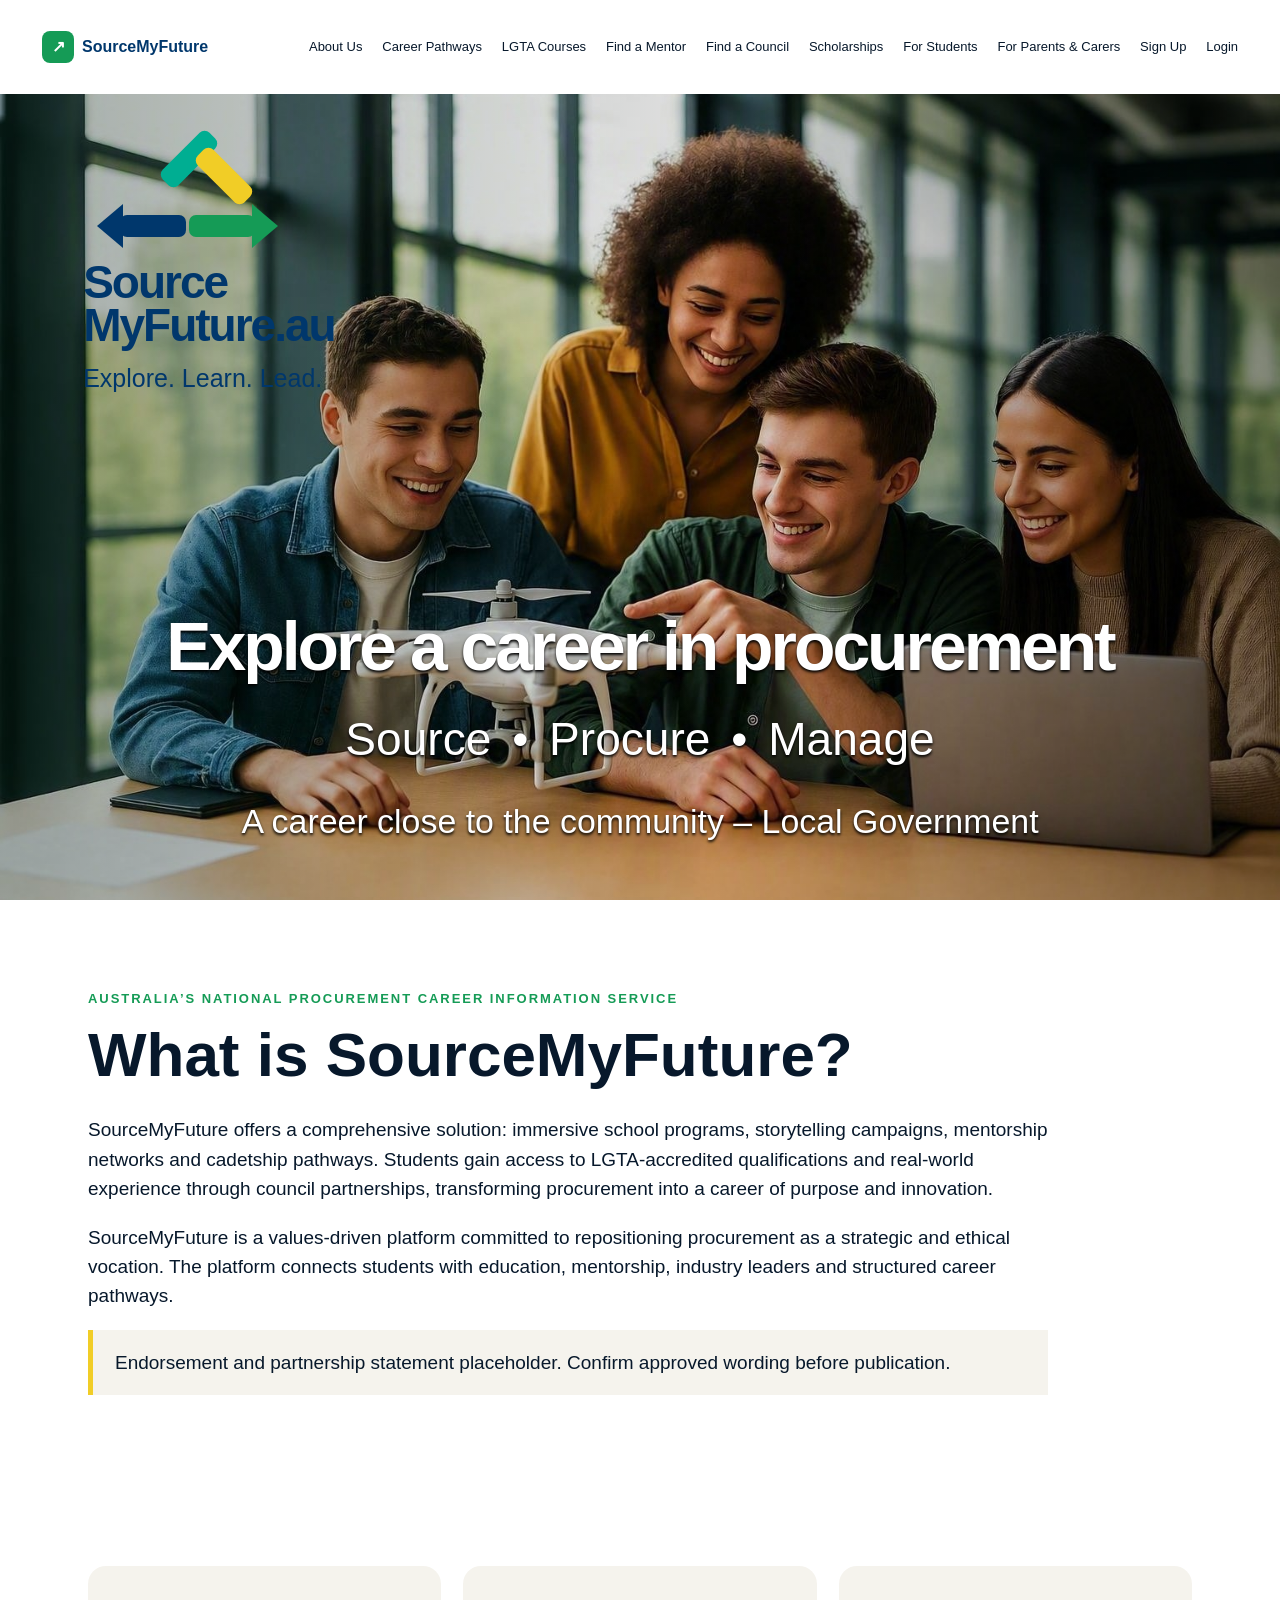
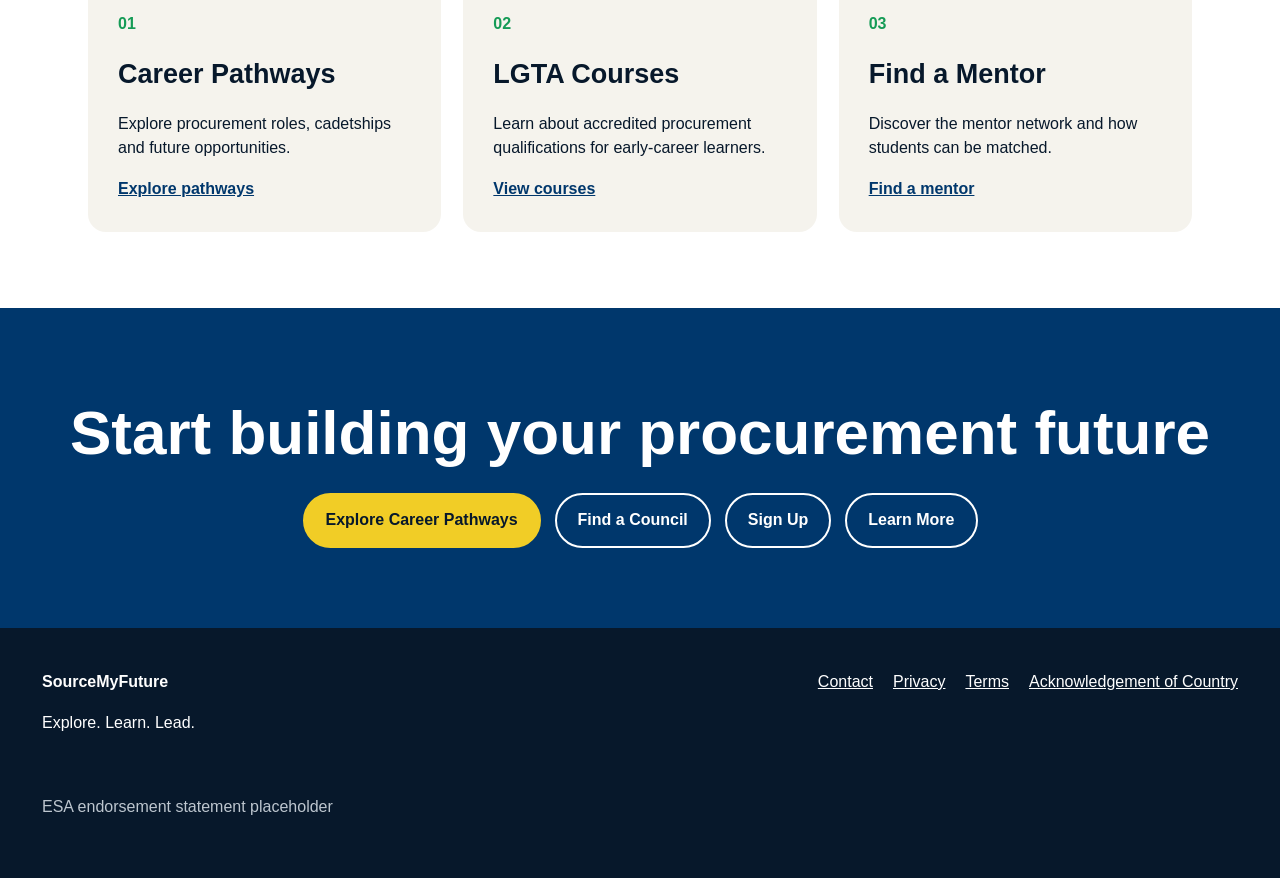
==== website/index.html @ 0a463d11 "initial Commit" ====
<!doctype html>
<html lang="en-AU"><head><meta charset="utf-8"><meta name="viewport" content="width=device-width,initial-scale=1">
<meta name="description" content="SourceMyFuture procurement career information"><title>Home | SourceMyFuture</title>
<link rel="stylesheet" href="assets/css/style.css"></head><body>
<header class="site-header"><a class="header-brand" href="index.html"><span class="mini-mark">↗</span><span>SourceMyFuture</span></a>
<button class="menu-button" aria-expanded="false" aria-controls="main-nav">Menu</button><nav id="main-nav" class="main-nav"><a href="about.html">About Us</a><a href="pathways.html">Career Pathways</a><a href="lgta.html">LGTA Courses</a><a href="mentor.html">Find a Mentor</a><a href="councils.html">Find a Council</a><a href="scholarships.html">Scholarships</a><a href="students.html">For Students</a><a href="parents.html">For Parents &amp; Carers</a><a href="signup.html">Sign Up</a><a href="login.html">Login</a></nav></header>
<main><section class="hero"><div class="shade"></div><div class="hero-inner"><div class="brand-lockup"><div class="brand-symbol" aria-hidden="true"><span class="arrow a1"></span><span class="arrow a2"></span><span class="arrow a3"></span><span class="arrow a4"></span></div><div class="brand-name">Source<br>MyFuture.au</div><div class="brand-tagline">Explore. Learn. Lead.</div></div><div class="hero-copy"><h1>Explore a career in procurement</h1><p class="steps">Source <span>•</span> Procure <span>•</span> Manage</p><p class="subtitle">A career close to the community <span>–</span> Local Government</p></div></div></section>
<section class="section intro"><p class="eyebrow">Australia’s National Procurement Career Information Service</p><h2>What is SourceMyFuture?</h2><p>SourceMyFuture offers a comprehensive solution: immersive school programs, storytelling campaigns, mentorship networks and cadetship pathways. Students gain access to LGTA-accredited qualifications and real-world experience through council partnerships, transforming procurement into a career of purpose and innovation.</p><p>SourceMyFuture is a values-driven platform committed to repositioning procurement as a strategic and ethical vocation. The platform connects students with education, mentorship, industry leaders and structured career pathways.</p><p class="support-note">Endorsement and partnership statement placeholder. Confirm approved wording before publication.</p></section>
<section class="section cards"><article><p class="number">01</p><h2>Career Pathways</h2><p>Explore procurement roles, cadetships and future opportunities.</p><a href="pathways.html">Explore pathways</a></article><article><p class="number">02</p><h2>LGTA Courses</h2><p>Learn about accredited procurement qualifications for early-career learners.</p><a href="lgta.html">View courses</a></article><article><p class="number">03</p><h2>Find a Mentor</h2><p>Discover the mentor network and how students can be matched.</p><a href="mentor.html">Find a mentor</a></article></section>
<section class="cta"><h2>Start building your procurement future</h2><div><a class="button primary" href="pathways.html">Explore Career Pathways</a><a class="button" href="councils.html">Find a Council</a><a class="button" href="signup.html">Sign Up</a><a class="button" href="about.html">Learn More</a></div></section></main>
<footer class="site-footer"><div><strong>SourceMyFuture</strong><p>Explore. Learn. Lead.</p></div><nav><a href="contact.html">Contact</a><a href="privacy.html">Privacy</a><a href="terms.html">Terms</a><a href="acknowledgement.html">Acknowledgement of Country</a></nav><p class="endorsement">ESA endorsement statement placeholder</p></footer>
<script src="assets/js/site.js"></script></body></html>
---- website/assets/css/style.css ----
*{box-sizing:border-box}:root{--navy:#00376c;--ink:#07182b;--green:#159b56;--teal:#00ae92;--yellow:#f1cd26;--cream:#f5f3ed;--white:#fff}html{scroll-behavior:smooth}body{margin:0;font-family:Arial,Helvetica,sans-serif;color:var(--ink);line-height:1.55}a{color:inherit}.site-header{min-height:94px;display:flex;align-items:center;gap:30px;padding:0 42px;background:#fff;position:relative;z-index:20}.header-brand{display:flex;align-items:center;gap:8px;text-decoration:none;font-weight:800;color:var(--navy);white-space:nowrap}.mini-mark{display:grid;place-items:center;width:32px;height:32px;background:var(--green);color:white;border-radius:8px}.main-nav{margin-left:auto;display:flex;align-items:center;justify-content:flex-end;gap:clamp(14px,1.55vw,30px);overflow-x:auto;scrollbar-width:none}.main-nav a{font-size:clamp(13px,1vw,17px);text-decoration:none;white-space:nowrap;padding:34px 0 29px;border-bottom:4px solid transparent}.main-nav a:hover,.main-nav a:focus{color:var(--green);border-color:var(--green)}.menu-button{display:none}.hero{position:relative;min-height:calc(100vh - 94px);background:url('../images/hero-reference.jpg') center/cover no-repeat;isolation:isolate}.shade{position:absolute;inset:0;background:linear-gradient(90deg,rgba(0,25,12,.35),rgba(0,0,0,.08) 55%,rgba(0,0,0,.38));z-index:-1}.hero-inner{min-height:calc(100vh - 94px);padding:42px 6.5% 52px;display:flex;flex-direction:column;justify-content:space-between;color:white}.brand-lockup{color:var(--navy);width:310px}.brand-symbol{position:relative;width:150px;height:125px;margin-left:30px}.arrow{position:absolute;width:66px;height:22px;border-radius:7px}.arrow:after{content:'';position:absolute;border-top:22px solid transparent;border-bottom:22px solid transparent}.a1{background:var(--teal);left:43px;top:12px;transform:rotate(-45deg)}.a2{background:var(--yellow);left:78px;top:29px;transform:rotate(45deg)}.a3{background:var(--green);left:76px;top:79px}.a3:after{border-left:26px solid var(--green);right:-23px;top:-11px}.a4{background:var(--navy);left:7px;top:79px}.a4:after{border-right:26px solid var(--navy);left:-23px;top:-11px}.brand-name{font-size:46px;font-weight:800;line-height:.94;letter-spacing:-2px}.brand-tagline{font-size:25px;margin-top:12px}.hero-copy{text-align:center;text-shadow:0 2px 3px #000}.hero-copy h1{font-size:clamp(46px,5.3vw,84px);line-height:1.03;letter-spacing:-3px;margin:0 0 22px}.steps{font-size:clamp(31px,3.6vw,58px);margin:0 0 20px}.steps span{padding:0 8px}.subtitle{font-size:clamp(21px,2.65vw,43px);margin:0}.section{max-width:1160px;margin:auto;padding:76px 28px}.eyebrow{text-transform:uppercase;letter-spacing:.15em;color:var(--green);font-size:13px;font-weight:800}.intro h2,.cta h2{font-size:clamp(35px,5vw,62px);line-height:1.05;margin:12px 0 28px}.intro>p:not(.eyebrow){font-size:19px;max-width:960px}.support-note{padding:18px 22px;border-left:5px solid var(--yellow);background:var(--cream)}.cards{display:grid;grid-template-columns:repeat(3,1fr);gap:22px}.cards article{background:var(--cream);padding:30px;border-radius:18px}.cards .number{color:var(--green);font-weight:800}.cards h2{font-size:27px;line-height:1.1}.cards a{font-weight:700;color:var(--navy)}.cta{text-align:center;padding:80px 26px;background:var(--navy);color:#fff}.cta>div{display:flex;flex-wrap:wrap;justify-content:center;gap:14px}.button{display:inline-block;border:2px solid currentColor;border-radius:999px;padding:13px 21px;text-decoration:none;font-weight:700}.button.primary{background:var(--yellow);color:var(--ink);border-color:var(--yellow)}.site-footer{background:var(--ink);color:#fff;padding:42px;display:grid;grid-template-columns:1fr 2fr;gap:28px}.site-footer nav{display:flex;gap:20px;justify-content:flex-end;flex-wrap:wrap}.site-footer a{color:#fff}.endorsement{grid-column:1/-1;color:#bdc6cf}.page-hero{min-height:44vh;padding:65px max(28px,8vw);display:flex;flex-direction:column;justify-content:center;color:#fff;background:linear-gradient(135deg,var(--navy),#086e78)}.page-hero h1{font-size:clamp(48px,7vw,94px);line-height:1;margin:10px 0 18px}.page-hero>p:not(.eyebrow){font-size:23px;max-width:760px}.lead>p{font-size:23px;max-width:880px}.cards.compact{margin-top:40px}.form-wrap{max-width:820px}.demo-form{display:grid;gap:22px}.demo-form label{font-weight:700}.demo-form input{display:block;width:100%;padding:14px;margin-top:7px;border:1px solid #bbc4cc;border-radius:8px}.demo-form button{justify-self:start}button:disabled,input:disabled{opacity:.65}.menu-button{border:0;background:var(--navy);color:#fff;border-radius:8px;padding:10px 14px}
@media(max-width:1050px){.site-header{min-height:72px;padding:0 20px;justify-content:space-between}.menu-button{display:block}.main-nav{display:none;position:absolute;left:0;right:0;top:72px;padding:15px 22px 25px;background:#fff;flex-direction:column;align-items:flex-start;box-shadow:0 15px 30px rgba(0,0,0,.15)}.main-nav.open{display:flex}.main-nav a{font-size:16px;padding:8px 0;width:100%}.hero,.hero-inner{min-height:calc(100vh - 72px)}.cards{grid-template-columns:1fr}.site-footer{grid-template-columns:1fr}.site-footer nav{justify-content:flex-start}}
@media(max-width:600px){.hero{background-position:58% center}.hero-inner{padding:28px 20px 40px}.brand-lockup{transform:scale(.74);transform-origin:top left}.hero-copy h1{letter-spacing:-1px}.steps span{padding:0 2px}.section{padding:58px 20px}.cta>div{align-items:stretch;flex-direction:column}.site-footer{padding:34px 22px}}
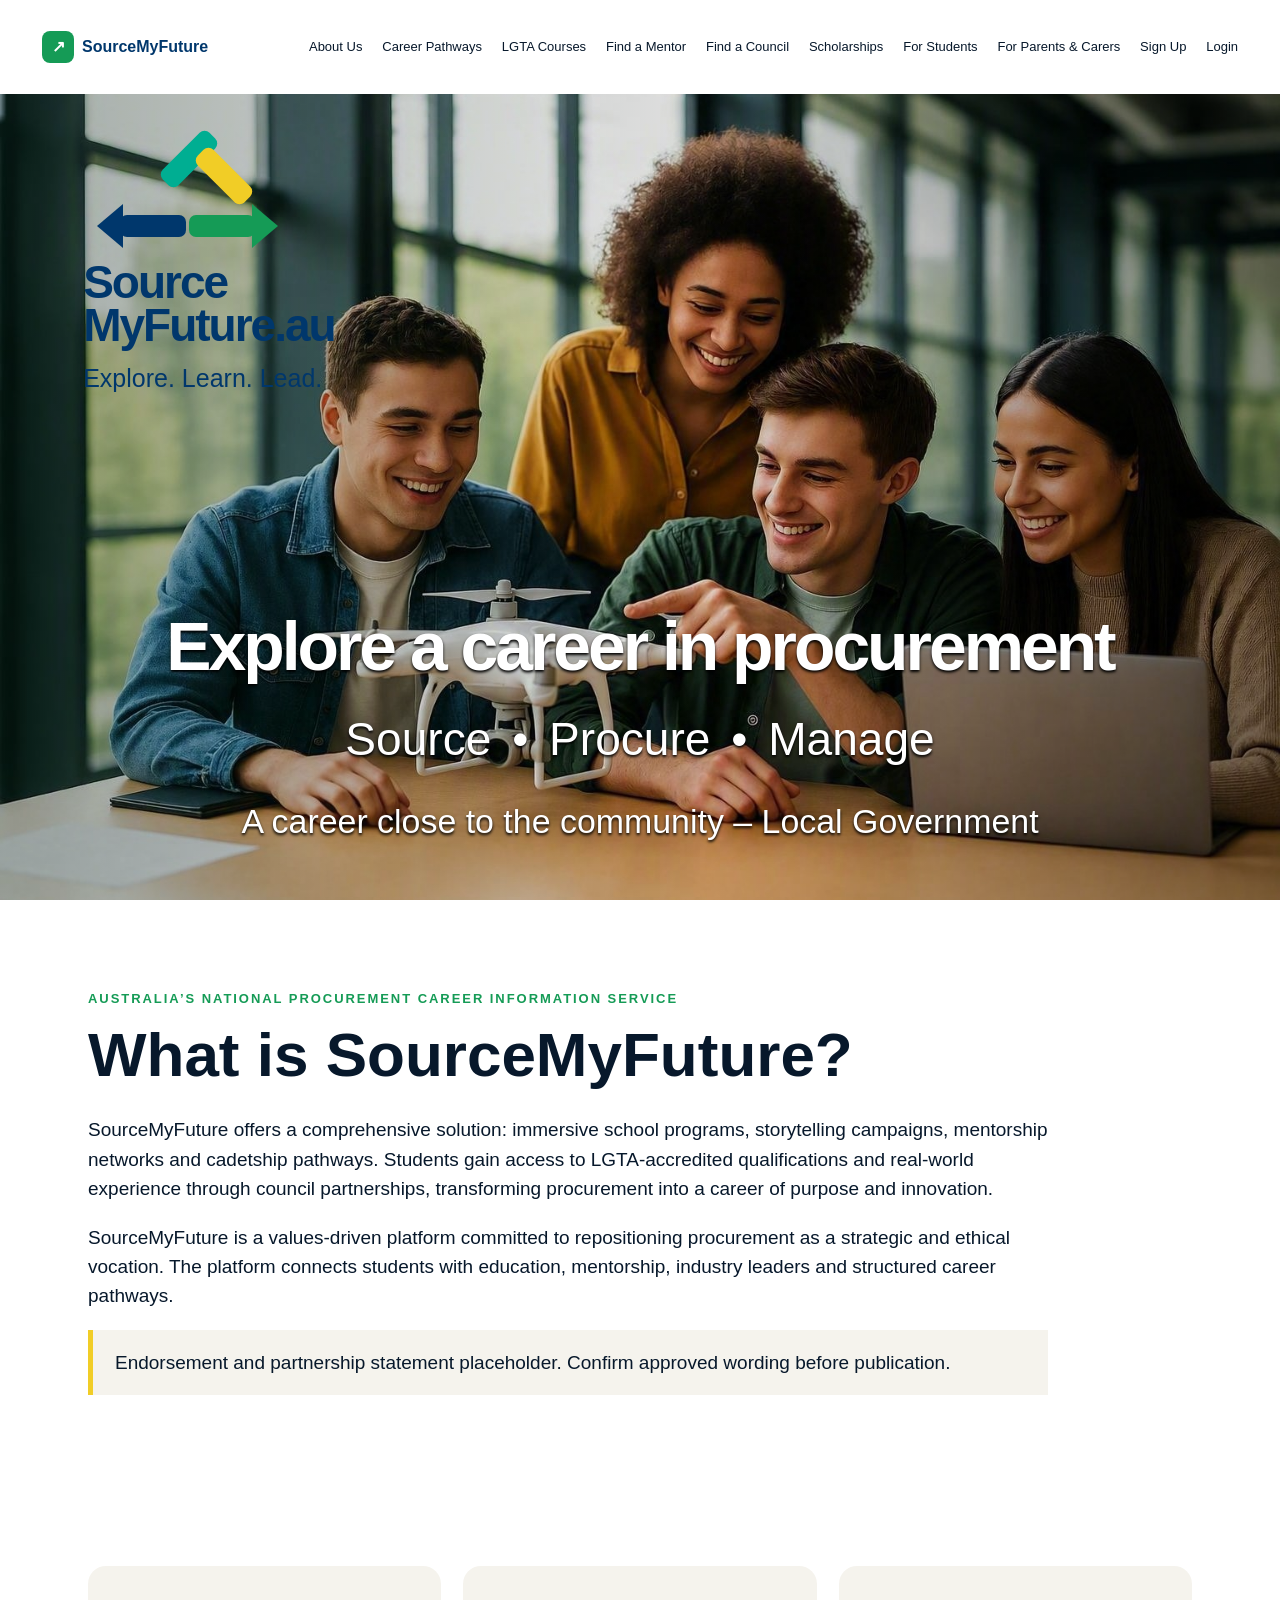
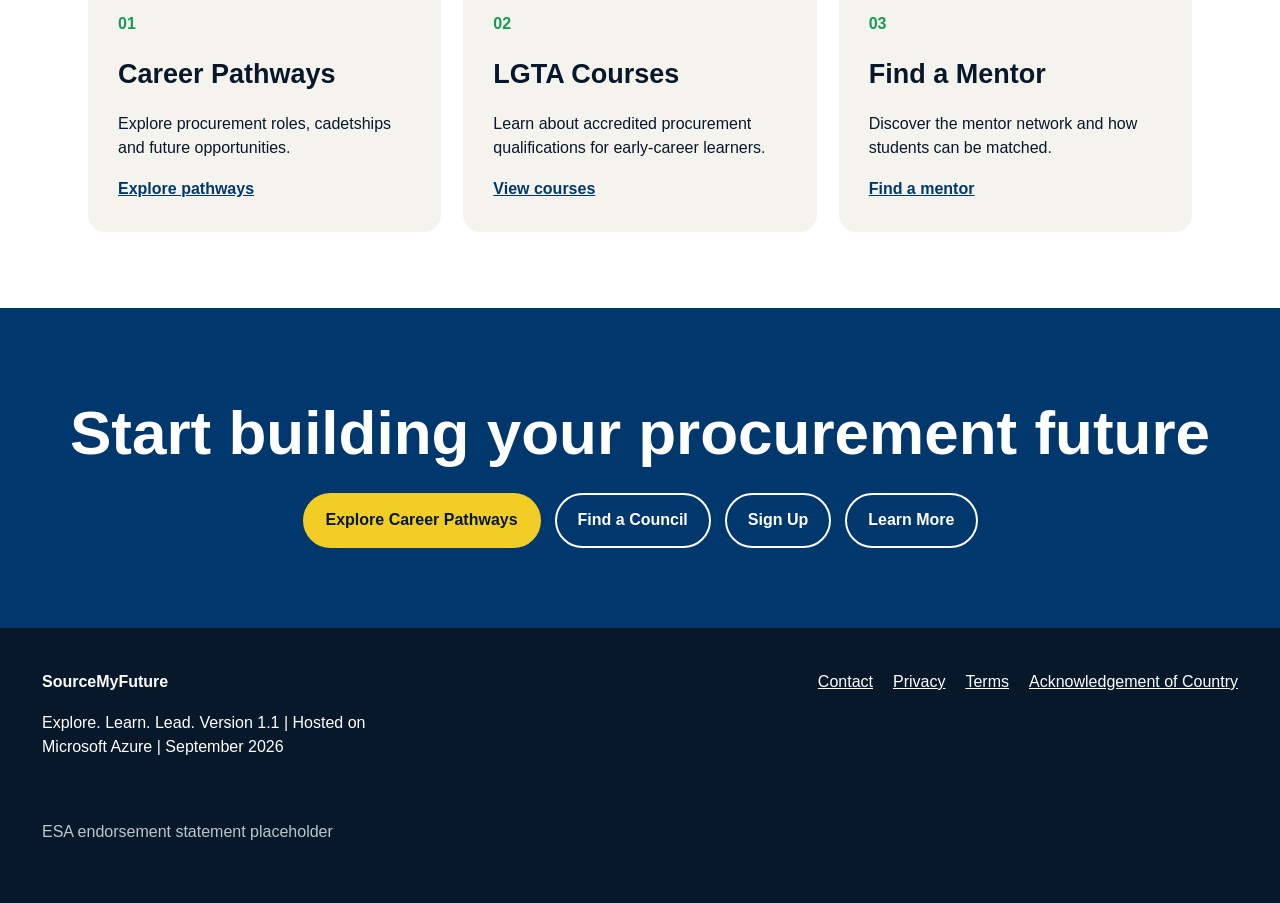
==== commit 46c84645: "Add Azure deployment banner" ====
--- a/website/index.html
+++ b/website/index.html
@@ -8,5 +8,5 @@
 <section class="section intro"><p class="eyebrow">Australia’s National Procurement Career Information Service</p><h2>What is SourceMyFuture?</h2><p>SourceMyFuture offers a comprehensive solution: immersive school programs, storytelling campaigns, mentorship networks and cadetship pathways. Students gain access to LGTA-accredited qualifications and real-world experience through council partnerships, transforming procurement into a career of purpose and innovation.</p><p>SourceMyFuture is a values-driven platform committed to repositioning procurement as a strategic and ethical vocation. The platform connects students with education, mentorship, industry leaders and structured career pathways.</p><p class="support-note">Endorsement and partnership statement placeholder. Confirm approved wording before publication.</p></section>
 <section class="section cards"><article><p class="number">01</p><h2>Career Pathways</h2><p>Explore procurement roles, cadetships and future opportunities.</p><a href="pathways.html">Explore pathways</a></article><article><p class="number">02</p><h2>LGTA Courses</h2><p>Learn about accredited procurement qualifications for early-career learners.</p><a href="lgta.html">View courses</a></article><article><p class="number">03</p><h2>Find a Mentor</h2><p>Discover the mentor network and how students can be matched.</p><a href="mentor.html">Find a mentor</a></article></section>
 <section class="cta"><h2>Start building your procurement future</h2><div><a class="button primary" href="pathways.html">Explore Career Pathways</a><a class="button" href="councils.html">Find a Council</a><a class="button" href="signup.html">Sign Up</a><a class="button" href="about.html">Learn More</a></div></section></main>
-<footer class="site-footer"><div><strong>SourceMyFuture</strong><p>Explore. Learn. Lead.</p></div><nav><a href="contact.html">Contact</a><a href="privacy.html">Privacy</a><a href="terms.html">Terms</a><a href="acknowledgement.html">Acknowledgement of Country</a></nav><p class="endorsement">ESA endorsement statement placeholder</p></footer>
+<footer class="site-footer"><div><strong>SourceMyFuture</strong><p>Explore. Learn. Lead. Version 1.1 | Hosted on Microsoft Azure | September 2026</p></div><nav><a href="contact.html">Contact</a><a href="privacy.html">Privacy</a><a href="terms.html">Terms</a><a href="acknowledgement.html">Acknowledgement of Country</a></nav><p class="endorsement">ESA endorsement statement placeholder</p></footer>
 <script src="assets/js/site.js"></script></body></html>
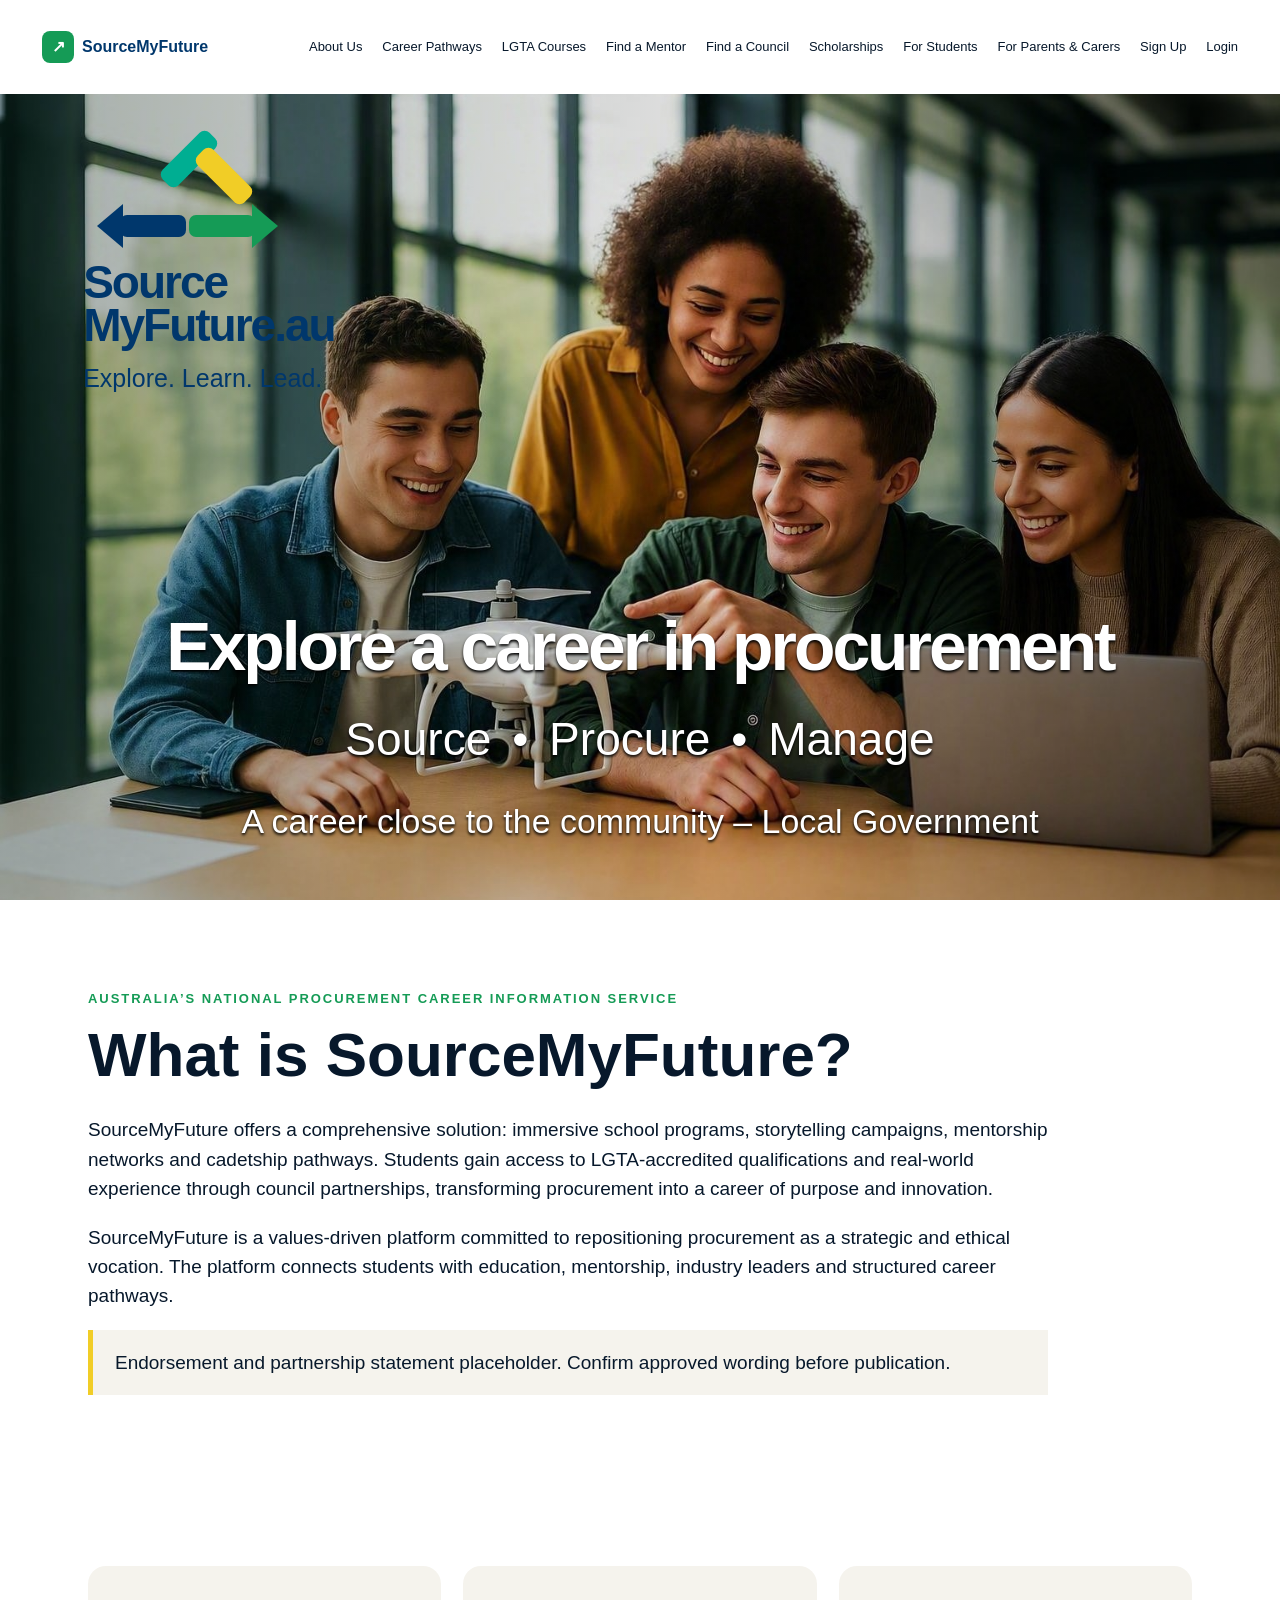
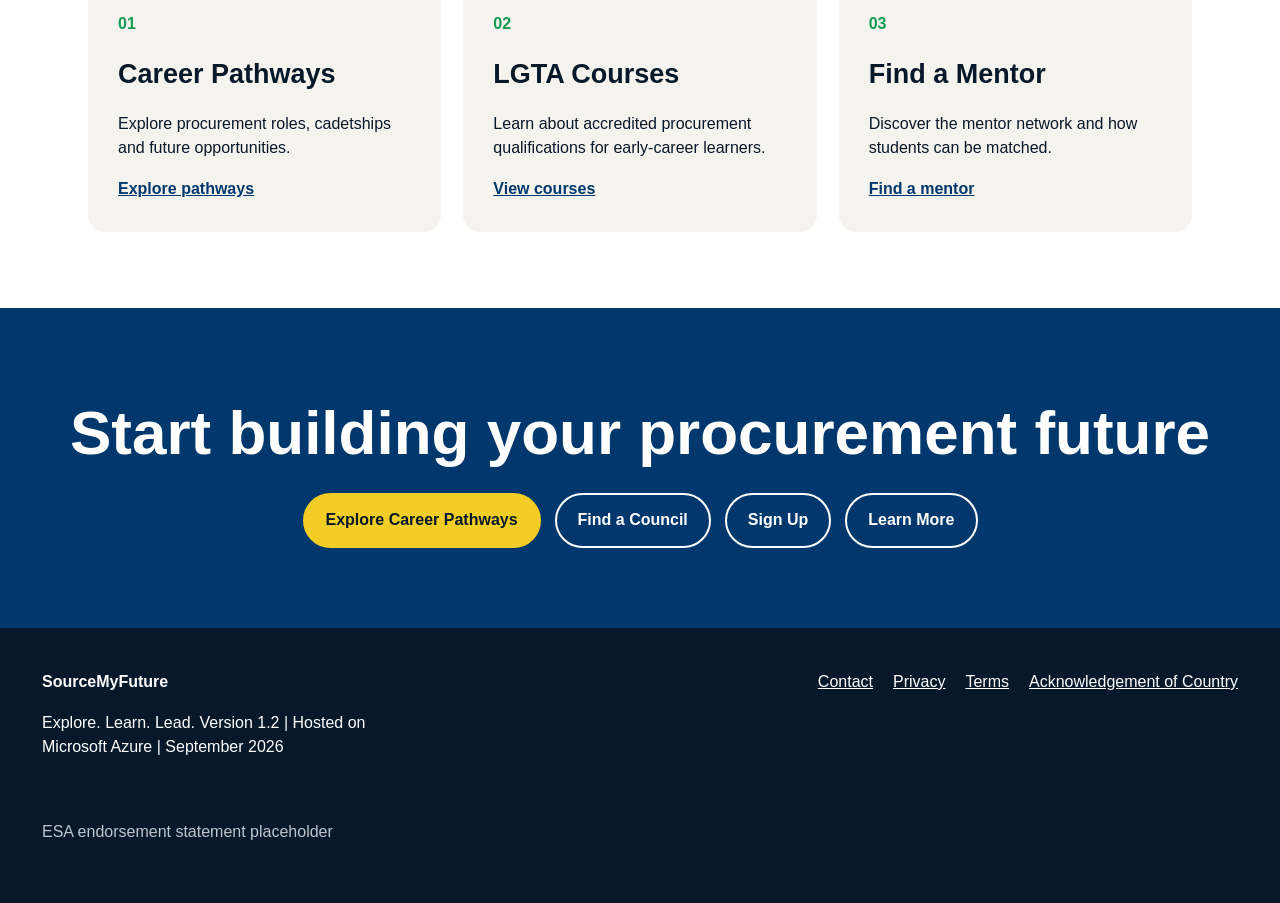
==== commit ed8956e3: "Alter banner to version 1.2" ====
--- a/website/index.html
+++ b/website/index.html
@@ -8,5 +8,5 @@
 <section class="section intro"><p class="eyebrow">Australia’s National Procurement Career Information Service</p><h2>What is SourceMyFuture?</h2><p>SourceMyFuture offers a comprehensive solution: immersive school programs, storytelling campaigns, mentorship networks and cadetship pathways. Students gain access to LGTA-accredited qualifications and real-world experience through council partnerships, transforming procurement into a career of purpose and innovation.</p><p>SourceMyFuture is a values-driven platform committed to repositioning procurement as a strategic and ethical vocation. The platform connects students with education, mentorship, industry leaders and structured career pathways.</p><p class="support-note">Endorsement and partnership statement placeholder. Confirm approved wording before publication.</p></section>
 <section class="section cards"><article><p class="number">01</p><h2>Career Pathways</h2><p>Explore procurement roles, cadetships and future opportunities.</p><a href="pathways.html">Explore pathways</a></article><article><p class="number">02</p><h2>LGTA Courses</h2><p>Learn about accredited procurement qualifications for early-career learners.</p><a href="lgta.html">View courses</a></article><article><p class="number">03</p><h2>Find a Mentor</h2><p>Discover the mentor network and how students can be matched.</p><a href="mentor.html">Find a mentor</a></article></section>
 <section class="cta"><h2>Start building your procurement future</h2><div><a class="button primary" href="pathways.html">Explore Career Pathways</a><a class="button" href="councils.html">Find a Council</a><a class="button" href="signup.html">Sign Up</a><a class="button" href="about.html">Learn More</a></div></section></main>
-<footer class="site-footer"><div><strong>SourceMyFuture</strong><p>Explore. Learn. Lead. Version 1.1 | Hosted on Microsoft Azure | September 2026</p></div><nav><a href="contact.html">Contact</a><a href="privacy.html">Privacy</a><a href="terms.html">Terms</a><a href="acknowledgement.html">Acknowledgement of Country</a></nav><p class="endorsement">ESA endorsement statement placeholder</p></footer>
+<footer class="site-footer"><div><strong>SourceMyFuture</strong><p>Explore. Learn. Lead. Version 1.2 | Hosted on Microsoft Azure | September 2026</p></div><nav><a href="contact.html">Contact</a><a href="privacy.html">Privacy</a><a href="terms.html">Terms</a><a href="acknowledgement.html">Acknowledgement of Country</a></nav><p class="endorsement">ESA endorsement statement placeholder</p></footer>
 <script src="assets/js/site.js"></script></body></html>
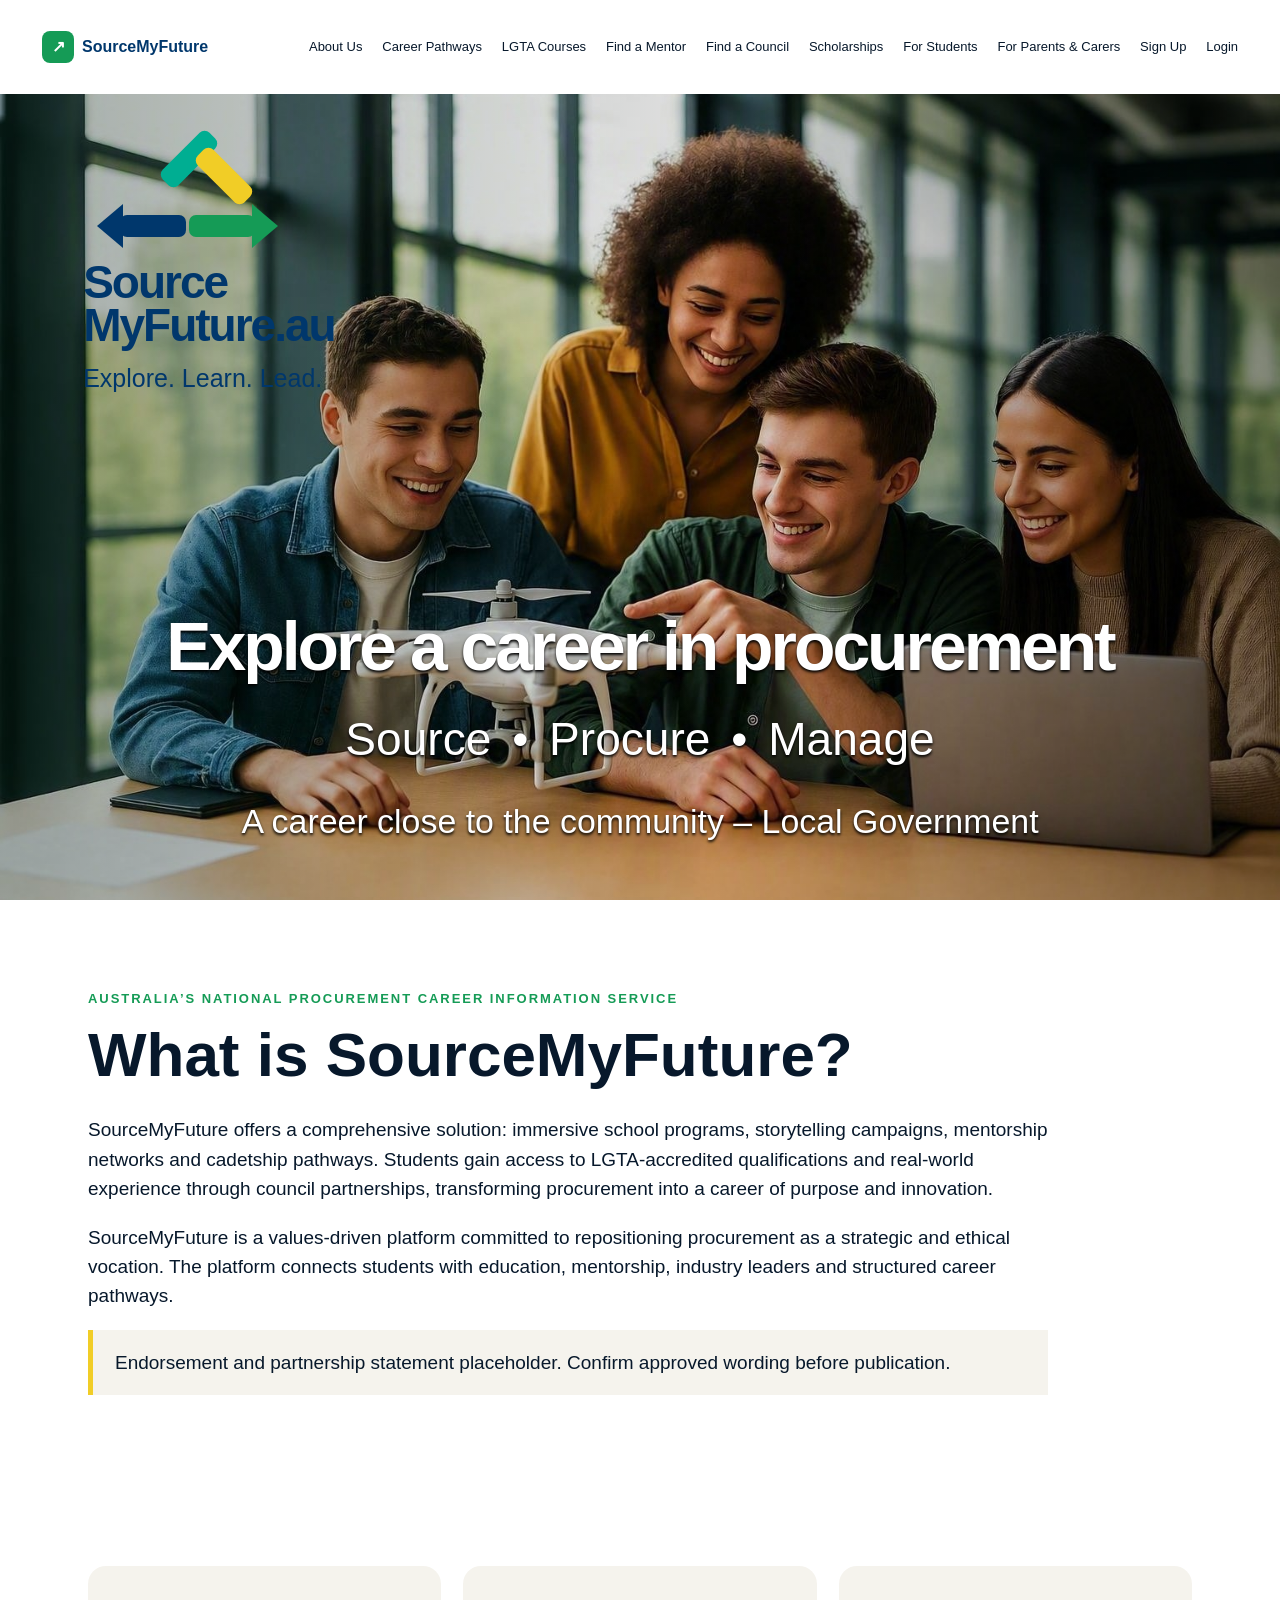
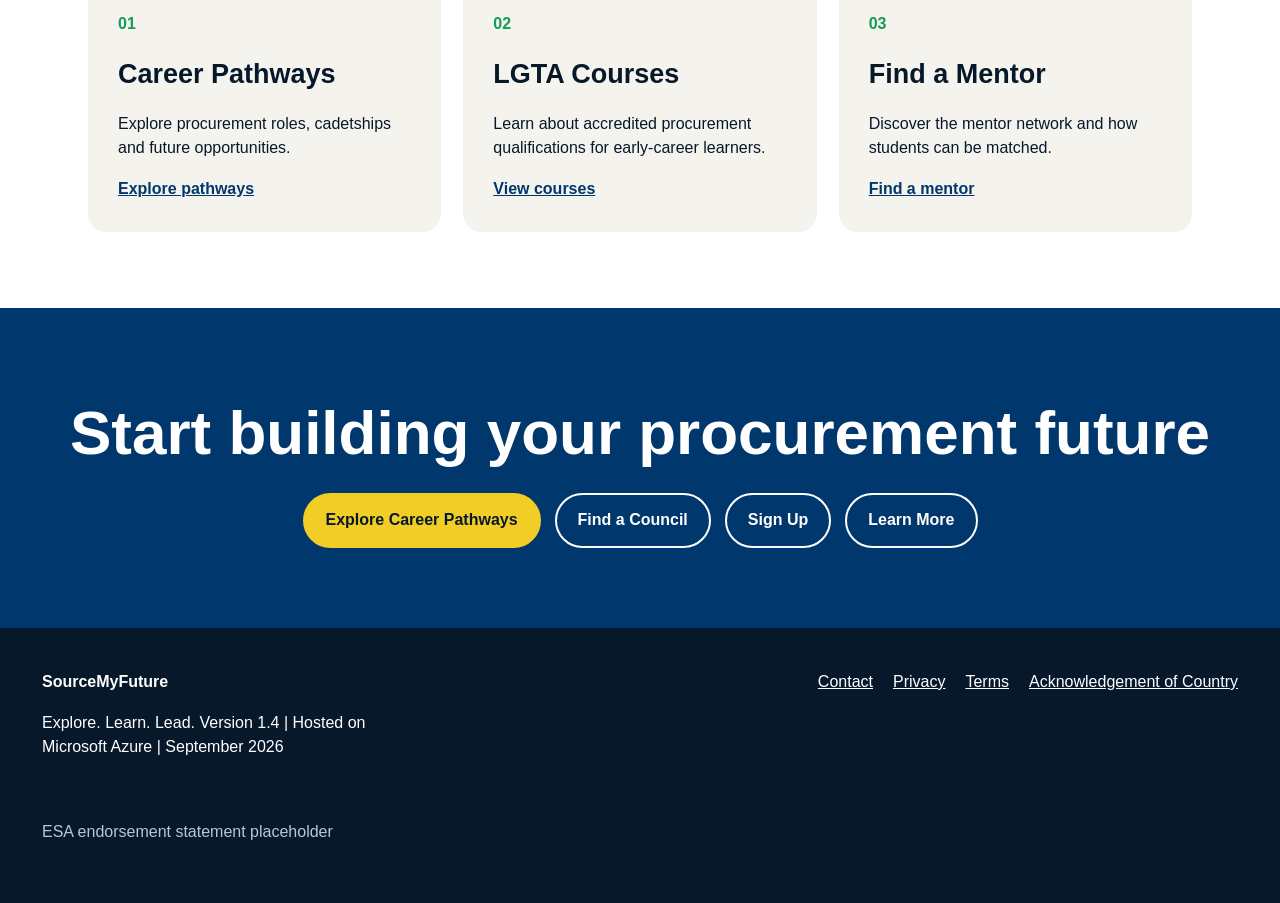
==== commit bbf502d4: "Update to 1.4" ====
--- a/website/index.html
+++ b/website/index.html
@@ -8,5 +8,5 @@
 <section class="section intro"><p class="eyebrow">Australia’s National Procurement Career Information Service</p><h2>What is SourceMyFuture?</h2><p>SourceMyFuture offers a comprehensive solution: immersive school programs, storytelling campaigns, mentorship networks and cadetship pathways. Students gain access to LGTA-accredited qualifications and real-world experience through council partnerships, transforming procurement into a career of purpose and innovation.</p><p>SourceMyFuture is a values-driven platform committed to repositioning procurement as a strategic and ethical vocation. The platform connects students with education, mentorship, industry leaders and structured career pathways.</p><p class="support-note">Endorsement and partnership statement placeholder. Confirm approved wording before publication.</p></section>
 <section class="section cards"><article><p class="number">01</p><h2>Career Pathways</h2><p>Explore procurement roles, cadetships and future opportunities.</p><a href="pathways.html">Explore pathways</a></article><article><p class="number">02</p><h2>LGTA Courses</h2><p>Learn about accredited procurement qualifications for early-career learners.</p><a href="lgta.html">View courses</a></article><article><p class="number">03</p><h2>Find a Mentor</h2><p>Discover the mentor network and how students can be matched.</p><a href="mentor.html">Find a mentor</a></article></section>
 <section class="cta"><h2>Start building your procurement future</h2><div><a class="button primary" href="pathways.html">Explore Career Pathways</a><a class="button" href="councils.html">Find a Council</a><a class="button" href="signup.html">Sign Up</a><a class="button" href="about.html">Learn More</a></div></section></main>
-<footer class="site-footer"><div><strong>SourceMyFuture</strong><p>Explore. Learn. Lead. Version 1.2 | Hosted on Microsoft Azure | September 2026</p></div><nav><a href="contact.html">Contact</a><a href="privacy.html">Privacy</a><a href="terms.html">Terms</a><a href="acknowledgement.html">Acknowledgement of Country</a></nav><p class="endorsement">ESA endorsement statement placeholder</p></footer>
+<footer class="site-footer"><div><strong>SourceMyFuture</strong><p>Explore. Learn. Lead. Version 1.4 | Hosted on Microsoft Azure | September 2026</p></div><nav><a href="contact.html">Contact</a><a href="privacy.html">Privacy</a><a href="terms.html">Terms</a><a href="acknowledgement.html">Acknowledgement of Country</a></nav><p class="endorsement">ESA endorsement statement placeholder</p></footer>
 <script src="assets/js/site.js"></script></body></html>
